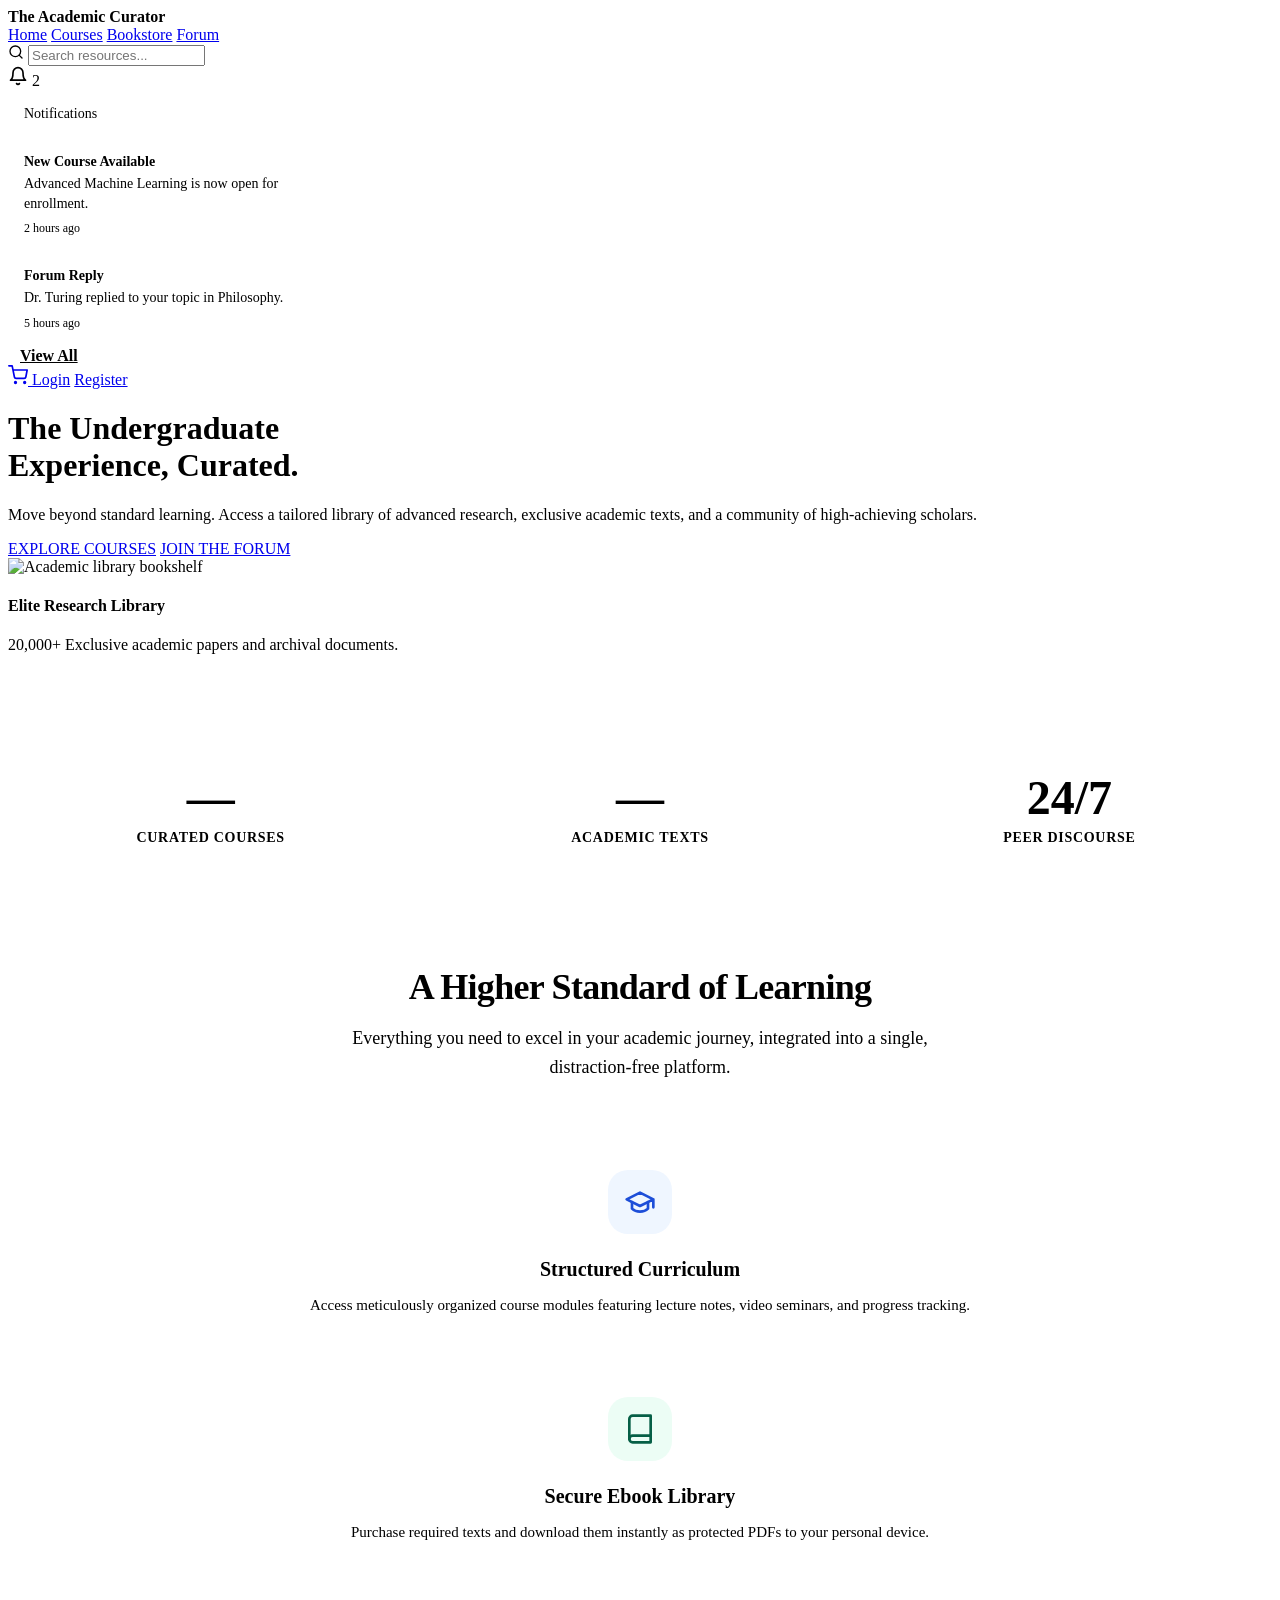
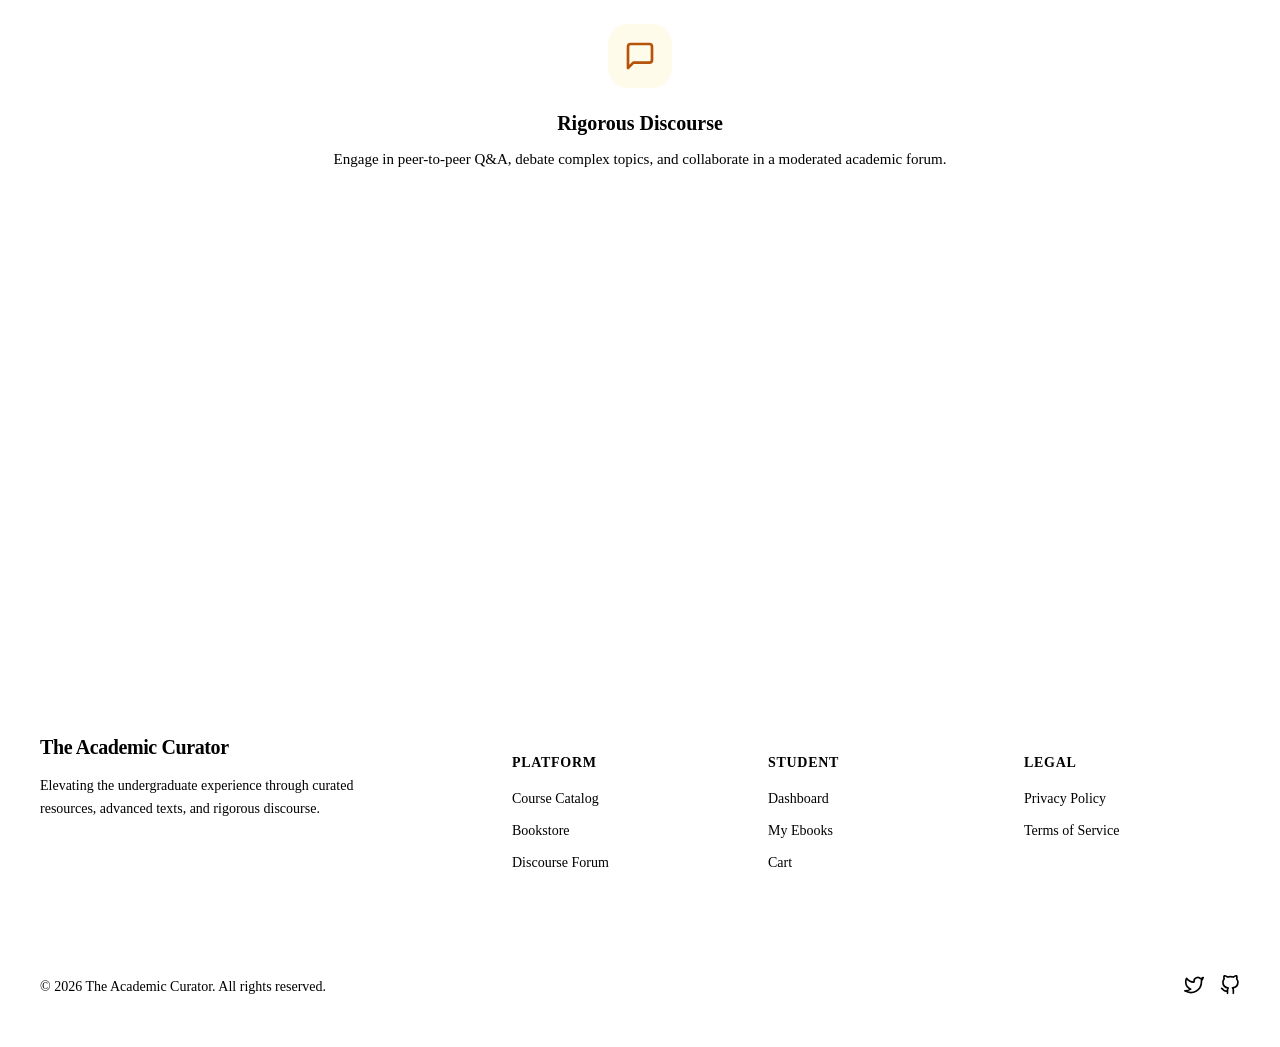
==== backend/templates/index.html @ 334670a3 "Initialize repository with updated UI and dummy data" ====
<!doctype html>
<html lang="en">
  <head>
    <meta charset="UTF-8" />
    <meta name="viewport" content="width=device-width, initial-scale=1.0" />
    <title>Education Website</title>
    <link rel="stylesheet" href="/static/css/main.css" />
  </head>
  <body>
    <header>
      <div class="nav">
        <div class="brand">
          <strong>The Academic Curator</strong>
        </div>
        <div class="nav-center">
          <a href="/" class="active" aria-label="Home">Home</a>
          <a href="/courses" aria-label="Courses">Courses</a>
          <a href="/bookstore" aria-label="Bookstore">Bookstore</a>
          <a href="/forum" aria-label="Discussion forum">Forum</a>
        </div>
        <div class="navlinks">
          <div class="search-bar">
            <svg width="16" height="16" viewBox="0 0 24 24" fill="none" stroke="currentColor" stroke-width="2" stroke-linecap="round" stroke-linejoin="round" class="muted"><circle cx="11" cy="11" r="8"></circle><line x1="21" y1="21" x2="16.65" y2="16.65"></line></svg>
            <input type="text" placeholder="Search resources..." />
          </div>
          <div id="notification-container" style="position: relative;">
            <div class="nav-icon" id="notification-btn" style="cursor: pointer;">
              <svg width="20" height="20" viewBox="0 0 24 24" fill="none" stroke="currentColor" stroke-width="2" stroke-linecap="round" stroke-linejoin="round"><path d="M18 8A6 6 0 0 0 6 8c0 7-3 9-3 9h18s-3-2-3-9"></path><path d="M13.73 21a2 2 0 0 1-3.46 0"></path></svg>
              <span class="badge">2</span>
            </div>
            <div class="dropdown-menu" id="notification-dropdown" style="width: 320px; right: -10px; padding: 0;">
              <div class="dropdown-header" style="border-bottom: 1px solid var(--border); padding: 16px;">
                <div class="name" style="font-size: 14px;">Notifications</div>
              </div>
              <div style="padding: 16px; font-size: 14px; color: var(--text); border-bottom: 1px solid var(--border);">
                <div style="font-weight: 600; margin-bottom: 4px; color: var(--accent);">New Course Available</div>
                <div class="muted" style="line-height: 1.4;">Advanced Machine Learning is now open for enrollment.</div>
                <div class="muted" style="font-size: 12px; margin-top: 8px;">2 hours ago</div>
              </div>
              <div style="padding: 16px; font-size: 14px; color: var(--text);">
                <div style="font-weight: 600; margin-bottom: 4px; color: var(--accent);">Forum Reply</div>
                <div class="muted" style="line-height: 1.4;">Dr. Turing replied to your topic in Philosophy.</div>
                <div class="muted" style="font-size: 12px; margin-top: 8px;">5 hours ago</div>
              </div>
              <a href="#" class="dropdown-item" style="justify-content: center; color: var(--accent); font-weight: 600; border-top: 1px solid var(--border); border-radius: 0 0 12px 12px; padding: 12px;">
                View All
              </a>
            </div>
          </div>
          <a href="/cart" class="nav-icon" aria-label="Cart">
            <svg width="20" height="20" viewBox="0 0 24 24" fill="none" stroke="currentColor" stroke-width="2" stroke-linecap="round" stroke-linejoin="round"><circle cx="9" cy="21" r="1"></circle><circle cx="20" cy="21" r="1"></circle><path d="M1 1h4l2.68 13.39a2 2 0 0 0 2 1.61h9.72a2 2 0 0 0 2-1.61L23 6H6"></path></svg>
          </a>
          
          <div id="user-avatar-container" style="position: relative; display: none;" data-auth="logged-in">
            <div class="avatar" id="user-avatar-btn">
              <img src="https://ui-avatars.com/api/?name=User&background=002B5B&color=fff" alt="User avatar" id="user-avatar-img" />
            </div>
            <div class="dropdown-menu" id="user-dropdown-menu">
              <div class="dropdown-header">
                <div class="name" id="dropdown-user-name">User Name</div>
                <div class="email" id="dropdown-user-email">user@example.com</div>
              </div>
              <a href="/portal" class="dropdown-item">
                <svg width="16" height="16" viewBox="0 0 24 24" fill="none" stroke="currentColor" stroke-width="2"><path d="M22 11.08V12a10 10 0 1 1-5.93-9.14"></path><polyline points="22 4 12 14.01 9 11.01"></polyline></svg>
                My Dashboard
              </a>
              <a href="/my-ebooks" class="dropdown-item">
                <svg width="16" height="16" viewBox="0 0 24 24" fill="none" stroke="currentColor" stroke-width="2"><path d="M4 19.5A2.5 2.5 0 0 1 6.5 17H20"></path><path d="M6.5 2H20v20H6.5A2.5 2.5 0 0 1 4 19.5v-15A2.5 2.5 0 0 1 6.5 2z"></path></svg>
                My Ebooks
              </a>
              <a href="/admin" class="dropdown-item" data-auth="admin-only" style="display: none;">
                <svg width="16" height="16" viewBox="0 0 24 24" fill="none" stroke="currentColor" stroke-width="2"><path d="M21 16V8a2 2 0 0 0-1-1.73l-7-4a2 2 0 0 0-2 0l-7 4A2 2 0 0 0 3 8v8a2 2 0 0 0 1 1.73l7 4a2 2 0 0 0 2 0l7-4A2 2 0 0 0 21 16z"></path></svg>
                Admin Panel
              </a>
              <div style="border-top: 1px solid var(--border); margin: 4px 0;"></div>
              <button class="dropdown-item danger logout-btn" type="button">
                <svg width="16" height="16" viewBox="0 0 24 24" fill="none" stroke="currentColor" stroke-width="2"><path d="M9 21H5a2 2 0 0 1-2-2V5a2 2 0 0 1 2-2h4"></path><polyline points="16 17 21 12 16 7"></polyline><line x1="21" y1="12" x2="9" y2="12"></line></svg>
                Sign out
              </button>
            </div>
          </div>
          
          <a href="/login" data-auth="logged-out" style="display:inline-flex;" class="btn-link">Login</a>
          <a href="/register" data-auth="logged-out" style="display:inline-flex;" class="btn-link">Register</a>
        </div>
      </div>
    </header>

    <main>
      <div class="hero">
        <div class="hero-content">
          <h1>The Undergraduate<br><span class="highlight">Experience, Curated.</span></h1>
          <p>
            Move beyond standard learning. Access a tailored library of advanced research, exclusive academic texts, and a community of high-achieving scholars.
          </p>
          <div class="row-actions">
            <a class="btn" href="/courses">EXPLORE COURSES</a>
            <a class="btn secondary" href="/forum">JOIN THE FORUM</a>
          </div>
        </div>
        <div class="hero-image-container">
          <img src="https://images.unsplash.com/photo-1507842217343-583bb7270b66?ixlib=rb-4.0.3&auto=format&fit=crop&w=1000&q=80" alt="Academic library bookshelf" class="hero-image" />
          <div class="hero-card">
            <h4>Elite Research Library</h4>
            <p>20,000+ Exclusive academic papers and archival documents.</p>
          </div>
        </div>
      </div>

      <!-- Stats Section -->
      <section style="margin-top: 80px; padding: 40px 0; border-top: 1px solid var(--border); border-bottom: 1px solid var(--border);">
        <div style="display: grid; grid-template-columns: repeat(3, 1fr); gap: 24px; text-align: center;">
          <div>
            <div style="font-size: 48px; font-weight: 800; color: var(--accent); line-height: 1;" id="kpi-courses">—</div>
            <div class="muted" style="margin-top: 8px; font-weight: 600; text-transform: uppercase; letter-spacing: 0.05em; font-size: 14px;">Curated Courses</div>
          </div>
          <div style="border-left: 1px solid var(--border); border-right: 1px solid var(--border);">
            <div style="font-size: 48px; font-weight: 800; color: var(--accent); line-height: 1;" id="kpi-books">—</div>
            <div class="muted" style="margin-top: 8px; font-weight: 600; text-transform: uppercase; letter-spacing: 0.05em; font-size: 14px;">Academic Texts</div>
          </div>
          <div>
            <div style="font-size: 48px; font-weight: 800; color: var(--accent); line-height: 1;">24/7</div>
            <div class="muted" style="margin-top: 8px; font-weight: 600; text-transform: uppercase; letter-spacing: 0.05em; font-size: 14px;">Peer Discourse</div>
          </div>
        </div>
      </section>

      <!-- Features Section -->
      <section style="margin-top: 80px;">
        <div style="text-align: center; margin-bottom: 48px;">
          <h2 style="font-size: 36px; color: var(--accent); font-weight: 800; letter-spacing: -0.02em; margin: 0 0 16px;">A Higher Standard of Learning</h2>
          <p class="muted" style="font-size: 18px; max-width: 600px; margin: 0 auto; line-height: 1.6;">
            Everything you need to excel in your academic journey, integrated into a single, distraction-free platform.
          </p>
        </div>
        
        <div class="grid">
          <div class="card" style="padding: 40px 32px; text-align: center; display: flex; flex-direction: column; align-items: center;">
            <div style="width: 64px; height: 64px; border-radius: 20px; background: #EFF6FF; color: #1D4ED8; display: flex; align-items: center; justify-content: center; margin-bottom: 24px;">
              <svg width="32" height="32" viewBox="0 0 24 24" fill="none" stroke="currentColor" stroke-width="2" stroke-linecap="round" stroke-linejoin="round"><path d="M22 10v6M2 10l10-5 10 5-10 5z"></path><path d="M6 12v5c3 3 9 3 12 0v-5"></path></svg>
            </div>
            <h3 style="font-size: 20px; color: var(--accent); font-weight: 800; margin: 0 0 12px;">Structured Curriculum</h3>
            <p class="muted" style="font-size: 15px; line-height: 1.6; margin: 0;">
              Access meticulously organized course modules featuring lecture notes, video seminars, and progress tracking.
            </p>
          </div>
          
          <div class="card" style="padding: 40px 32px; text-align: center; display: flex; flex-direction: column; align-items: center;">
            <div style="width: 64px; height: 64px; border-radius: 20px; background: #ECFDF5; color: #065F46; display: flex; align-items: center; justify-content: center; margin-bottom: 24px;">
              <svg width="32" height="32" viewBox="0 0 24 24" fill="none" stroke="currentColor" stroke-width="2" stroke-linecap="round" stroke-linejoin="round"><path d="M4 19.5A2.5 2.5 0 0 1 6.5 17H20"></path><path d="M6.5 2H20v20H6.5A2.5 2.5 0 0 1 4 19.5v-15A2.5 2.5 0 0 1 6.5 2z"></path></svg>
            </div>
            <h3 style="font-size: 20px; color: var(--accent); font-weight: 800; margin: 0 0 12px;">Secure Ebook Library</h3>
            <p class="muted" style="font-size: 15px; line-height: 1.6; margin: 0;">
              Purchase required texts and download them instantly as protected PDFs to your personal device.
            </p>
          </div>
          
          <div class="card" style="padding: 40px 32px; text-align: center; display: flex; flex-direction: column; align-items: center;">
            <div style="width: 64px; height: 64px; border-radius: 20px; background: #FFFBEB; color: #B45309; display: flex; align-items: center; justify-content: center; margin-bottom: 24px;">
              <svg width="32" height="32" viewBox="0 0 24 24" fill="none" stroke="currentColor" stroke-width="2" stroke-linecap="round" stroke-linejoin="round"><path d="M21 15a2 2 0 0 1-2 2H7l-4 4V5a2 2 0 0 1 2-2h14a2 2 0 0 1 2 2z"></path></svg>
            </div>
            <h3 style="font-size: 20px; color: var(--accent); font-weight: 800; margin: 0 0 12px;">Rigorous Discourse</h3>
            <p class="muted" style="font-size: 15px; line-height: 1.6; margin: 0;">
              Engage in peer-to-peer Q&A, debate complex topics, and collaborate in a moderated academic forum.
            </p>
          </div>
        </div>
      </section>

      <!-- CTA Banner -->
      <section style="margin-top: 80px; background: var(--accent); border-radius: 24px; padding: 60px; text-align: center; color: white;">
        <h2 style="font-size: 36px; font-weight: 800; letter-spacing: -0.02em; margin: 0 0 16px;">Begin Your Academic Journey</h2>
        <p style="font-size: 18px; color: rgba(255,255,255,0.8); max-width: 600px; margin: 0 auto 32px; line-height: 1.6;">
          Join thousands of scholars already utilizing The Academic Curator to elevate their undergraduate experience.
        </p>
        <a href="/register" class="btn" style="background: white; color: var(--accent); font-size: 16px; padding: 16px 32px;">Create Your Free Account</a>
      </section>
    </main>

    <footer style="background: white; border-top: 1px solid var(--border); padding: 80px 24px 40px; margin-top: 80px;">
      <div style="max-width: 1200px; margin: 0 auto; display: grid; grid-template-columns: 2fr 1fr 1fr 1fr; gap: 40px;">
        <div>
          <strong style="font-size: 20px; font-weight: 800; color: var(--accent); letter-spacing: -0.02em;">The Academic Curator</strong>
          <p class="muted" style="margin-top: 16px; line-height: 1.6; font-size: 14px; max-width: 320px;">
            Elevating the undergraduate experience through curated resources, advanced texts, and rigorous discourse.
          </p>
        </div>
        <div>
          <h4 style="font-size: 14px; font-weight: 700; color: var(--accent); margin-bottom: 20px; text-transform: uppercase; letter-spacing: 0.05em;">Platform</h4>
          <div style="display: flex; flex-direction: column; gap: 16px;">
            <a href="/courses" style="color: var(--muted); font-size: 14px; text-decoration: none;">Course Catalog</a>
            <a href="/bookstore" style="color: var(--muted); font-size: 14px; text-decoration: none;">Bookstore</a>
            <a href="/forum" style="color: var(--muted); font-size: 14px; text-decoration: none;">Discourse Forum</a>
          </div>
        </div>
        <div>
          <h4 style="font-size: 14px; font-weight: 700; color: var(--accent); margin-bottom: 20px; text-transform: uppercase; letter-spacing: 0.05em;">Student</h4>
          <div style="display: flex; flex-direction: column; gap: 16px;">
            <a href="/portal" style="color: var(--muted); font-size: 14px; text-decoration: none;">Dashboard</a>
            <a href="/my-ebooks" style="color: var(--muted); font-size: 14px; text-decoration: none;">My Ebooks</a>
            <a href="/cart" style="color: var(--muted); font-size: 14px; text-decoration: none;">Cart</a>
          </div>
        </div>
        <div>
          <h4 style="font-size: 14px; font-weight: 700; color: var(--accent); margin-bottom: 20px; text-transform: uppercase; letter-spacing: 0.05em;">Legal</h4>
          <div style="display: flex; flex-direction: column; gap: 16px;">
            <a href="#" style="color: var(--muted); font-size: 14px; text-decoration: none;">Privacy Policy</a>
            <a href="#" style="color: var(--muted); font-size: 14px; text-decoration: none;">Terms of Service</a>
          </div>
        </div>
      </div>
      <div style="max-width: 1200px; margin: 80px auto 0; padding-top: 24px; border-top: 1px solid var(--border); display: flex; justify-content: space-between; align-items: center; color: var(--muted); font-size: 14px;">
        <span>&copy; 2026 The Academic Curator. All rights reserved.</span>
        <div style="display: flex; gap: 16px;">
          <a href="#" style="color: var(--muted);"><svg width="20" height="20" viewBox="0 0 24 24" fill="none" stroke="currentColor" stroke-width="2" stroke-linecap="round" stroke-linejoin="round"><path d="M23 3a10.9 10.9 0 0 1-3.14 1.53 4.48 4.48 0 0 0-7.86 3v1A10.66 10.66 0 0 1 3 4s-4 9 5 13a11.64 11.64 0 0 1-7 2c9 5 20 0 20-11.5a4.5 4.5 0 0 0-.08-.83A7.72 7.72 0 0 0 23 3z"></path></svg></a>
          <a href="#" style="color: var(--muted);"><svg width="20" height="20" viewBox="0 0 24 24" fill="none" stroke="currentColor" stroke-width="2" stroke-linecap="round" stroke-linejoin="round"><path d="M9 19c-5 1.5-5-2.5-7-3m14 6v-3.87a3.37 3.37 0 0 0-.94-2.61c3.14-.35 6.44-1.54 6.44-7A5.44 5.44 0 0 0 20 4.77 5.07 5.07 0 0 0 19.91 1S18.73.65 16 2.48a13.38 13.38 0 0 0-7 0C6.27.65 5.09 1 5.09 1A5.07 5.07 0 0 0 5 4.77a5.44 5.44 0 0 0-1.5 3.78c0 5.42 3.3 6.61 6.44 7A3.37 3.37 0 0 0 9 18.13V22"></path></svg></a>
        </div>
      </div>
    </footer>

    <script src="/static/js/api.js"></script>
    <script src="/static/js/main.js"></script>
    <script>
      (async () => {
        try {
          const books = await apiGet("/api/books");
          const kBooks = document.getElementById("kpi-books");
          if (kBooks) kBooks.textContent = String(books?.data?.length ?? "0");
        } catch (_) {}
        try {
          const courses = await apiGet("/api/courses");
          const kCourses = document.getElementById("kpi-courses");
          if (kCourses) kCourses.textContent = String(courses?.data?.length ?? "0");
        } catch (_) {}
      })();
    </script>
    <script>
      (async () => {
        try {
          // These endpoints are available; if no seed data exists, they’ll show blank.
          const books = await apiGet("/api/books");
          const kBooks = document.getElementById("kpi-books");
          if (kBooks) kBooks.textContent = String(books?.data?.length ?? "0");
        } catch (_) {}
        try {
          // courses list endpoint is available
          const courses = await apiGet("/api/courses");
          const kCourses = document.getElementById("kpi-courses");
          if (kCourses) kCourses.textContent = String(courses?.data?.length ?? "0");
        } catch (_) {}
      })();
    </script>
  </body>
</html>
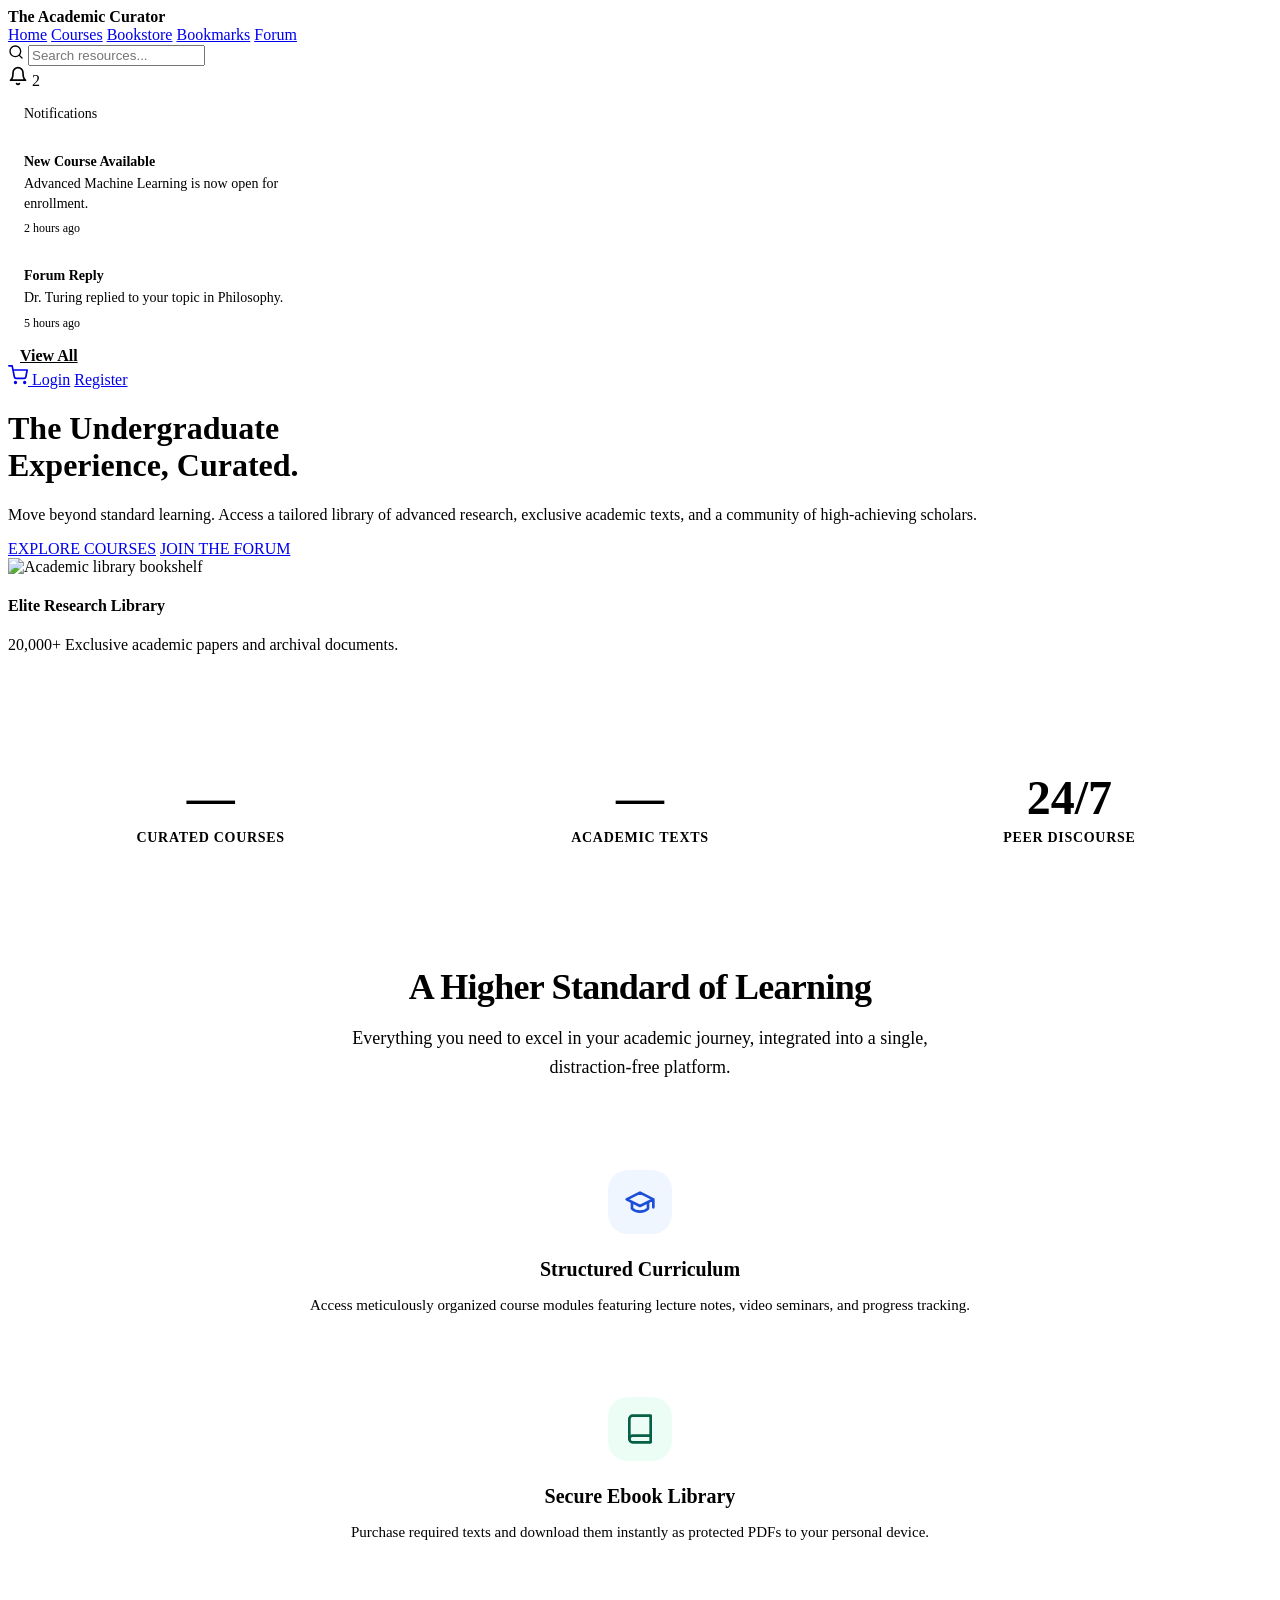
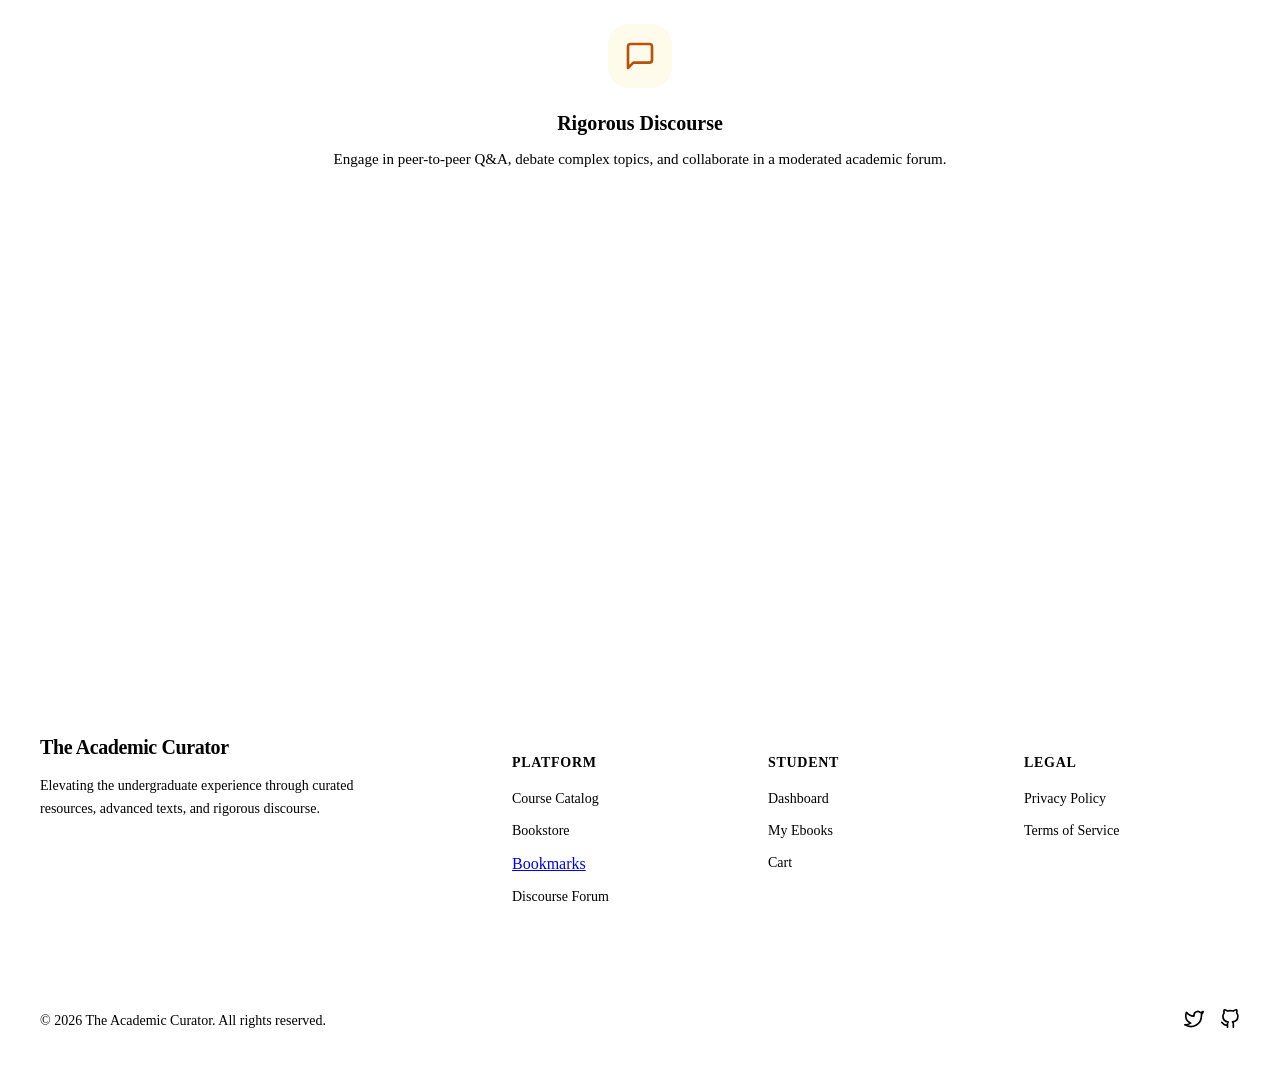
==== commit 06860034: "Update templates and static assets" ====
--- a/backend/templates/index.html
+++ b/backend/templates/index.html
@@ -16,6 +16,7 @@
           <a href="/" class="active" aria-label="Home">Home</a>
           <a href="/courses" aria-label="Courses">Courses</a>
           <a href="/bookstore" aria-label="Bookstore">Bookstore</a>
+          <a href="/portal" aria-label="Bookmarks">Bookmarks</a>
           <a href="/forum" aria-label="Discussion forum">Forum</a>
         </div>
         <div class="navlinks">
@@ -49,6 +50,7 @@
           </div>
           <a href="/cart" class="nav-icon" aria-label="Cart">
             <svg width="20" height="20" viewBox="0 0 24 24" fill="none" stroke="currentColor" stroke-width="2" stroke-linecap="round" stroke-linejoin="round"><circle cx="9" cy="21" r="1"></circle><circle cx="20" cy="21" r="1"></circle><path d="M1 1h4l2.68 13.39a2 2 0 0 0 2 1.61h9.72a2 2 0 0 0 2-1.61L23 6H6"></path></svg>
+            <span class="badge" id="cart-badge" style="display:none; background: var(--accent2);">0</span>
           </a>
           
           <div id="user-avatar-container" style="position: relative; display: none;" data-auth="logged-in">
@@ -95,7 +97,7 @@
           </p>
           <div class="row-actions">
             <a class="btn" href="/courses">EXPLORE COURSES</a>
-            <a class="btn secondary" href="/forum">JOIN THE FORUM</a>
+            <a class="btn outline-white" href="/forum">JOIN THE FORUM</a>
           </div>
         </div>
         <div class="hero-image-container">
@@ -190,7 +192,8 @@
           <div style="display: flex; flex-direction: column; gap: 16px;">
             <a href="/courses" style="color: var(--muted); font-size: 14px; text-decoration: none;">Course Catalog</a>
             <a href="/bookstore" style="color: var(--muted); font-size: 14px; text-decoration: none;">Bookstore</a>
-            <a href="/forum" style="color: var(--muted); font-size: 14px; text-decoration: none;">Discourse Forum</a>
+            <a href="/portal" aria-label="Bookmarks">Bookmarks</a>
+          <a href="/forum" style="color: var(--muted); font-size: 14px; text-decoration: none;">Discourse Forum</a>
           </div>
         </div>
         <div>
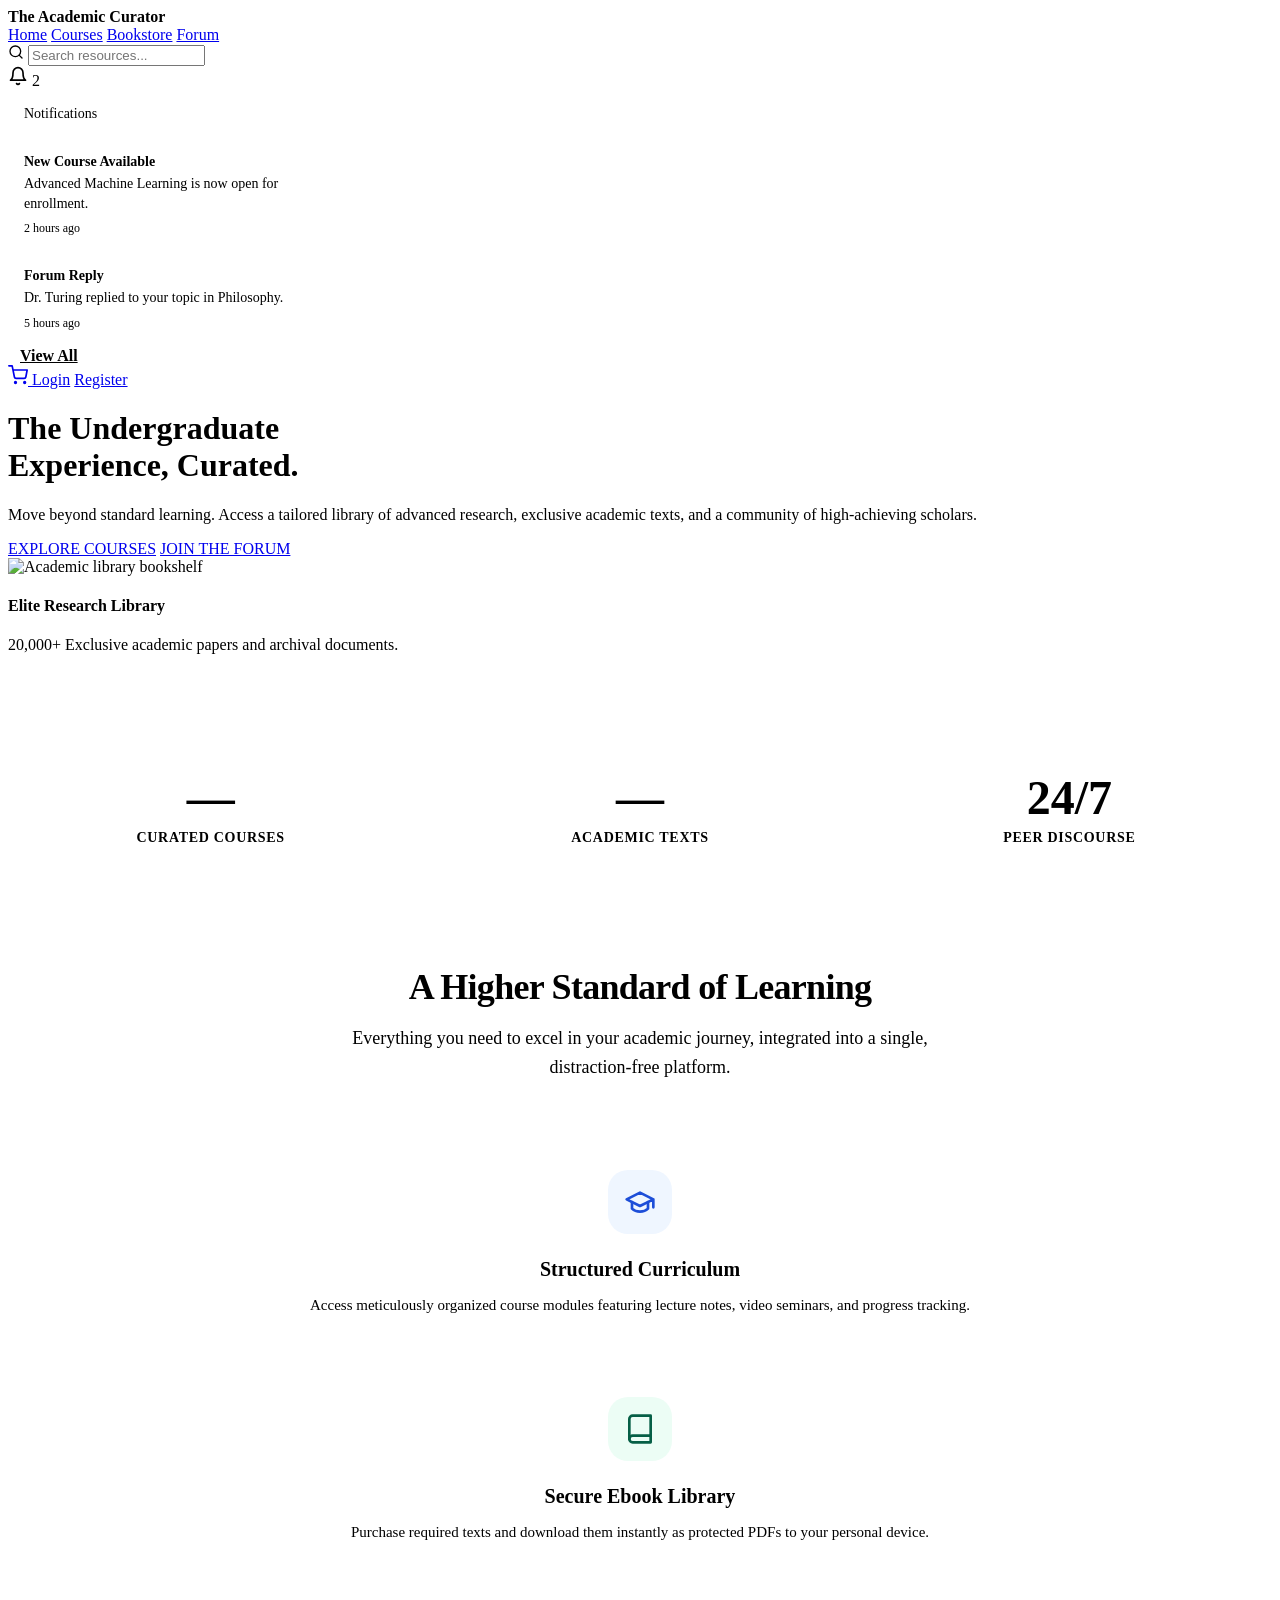
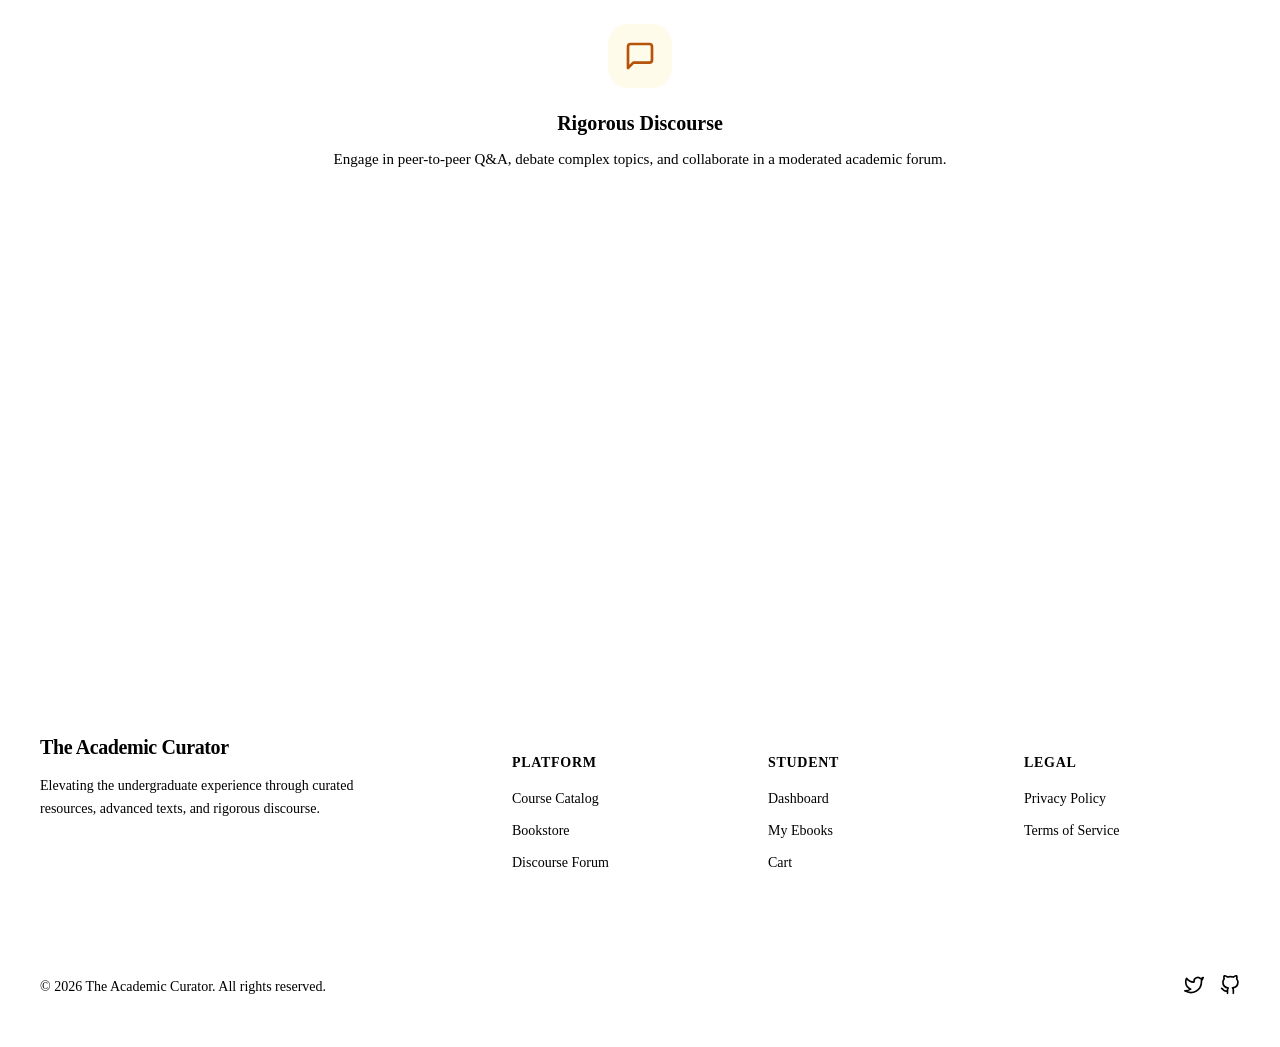
==== commit 9c316dc0: "Admin page Logic/UI/UX Improvement" ====
--- a/backend/templates/index.html
+++ b/backend/templates/index.html
@@ -16,7 +16,6 @@
           <a href="/" class="active" aria-label="Home">Home</a>
           <a href="/courses" aria-label="Courses">Courses</a>
           <a href="/bookstore" aria-label="Bookstore">Bookstore</a>
-          <a href="/portal" aria-label="Bookmarks">Bookmarks</a>
           <a href="/forum" aria-label="Discussion forum">Forum</a>
         </div>
         <div class="navlinks">
@@ -192,7 +191,6 @@
           <div style="display: flex; flex-direction: column; gap: 16px;">
             <a href="/courses" style="color: var(--muted); font-size: 14px; text-decoration: none;">Course Catalog</a>
             <a href="/bookstore" style="color: var(--muted); font-size: 14px; text-decoration: none;">Bookstore</a>
-            <a href="/portal" aria-label="Bookmarks">Bookmarks</a>
           <a href="/forum" style="color: var(--muted); font-size: 14px; text-decoration: none;">Discourse Forum</a>
           </div>
         </div>
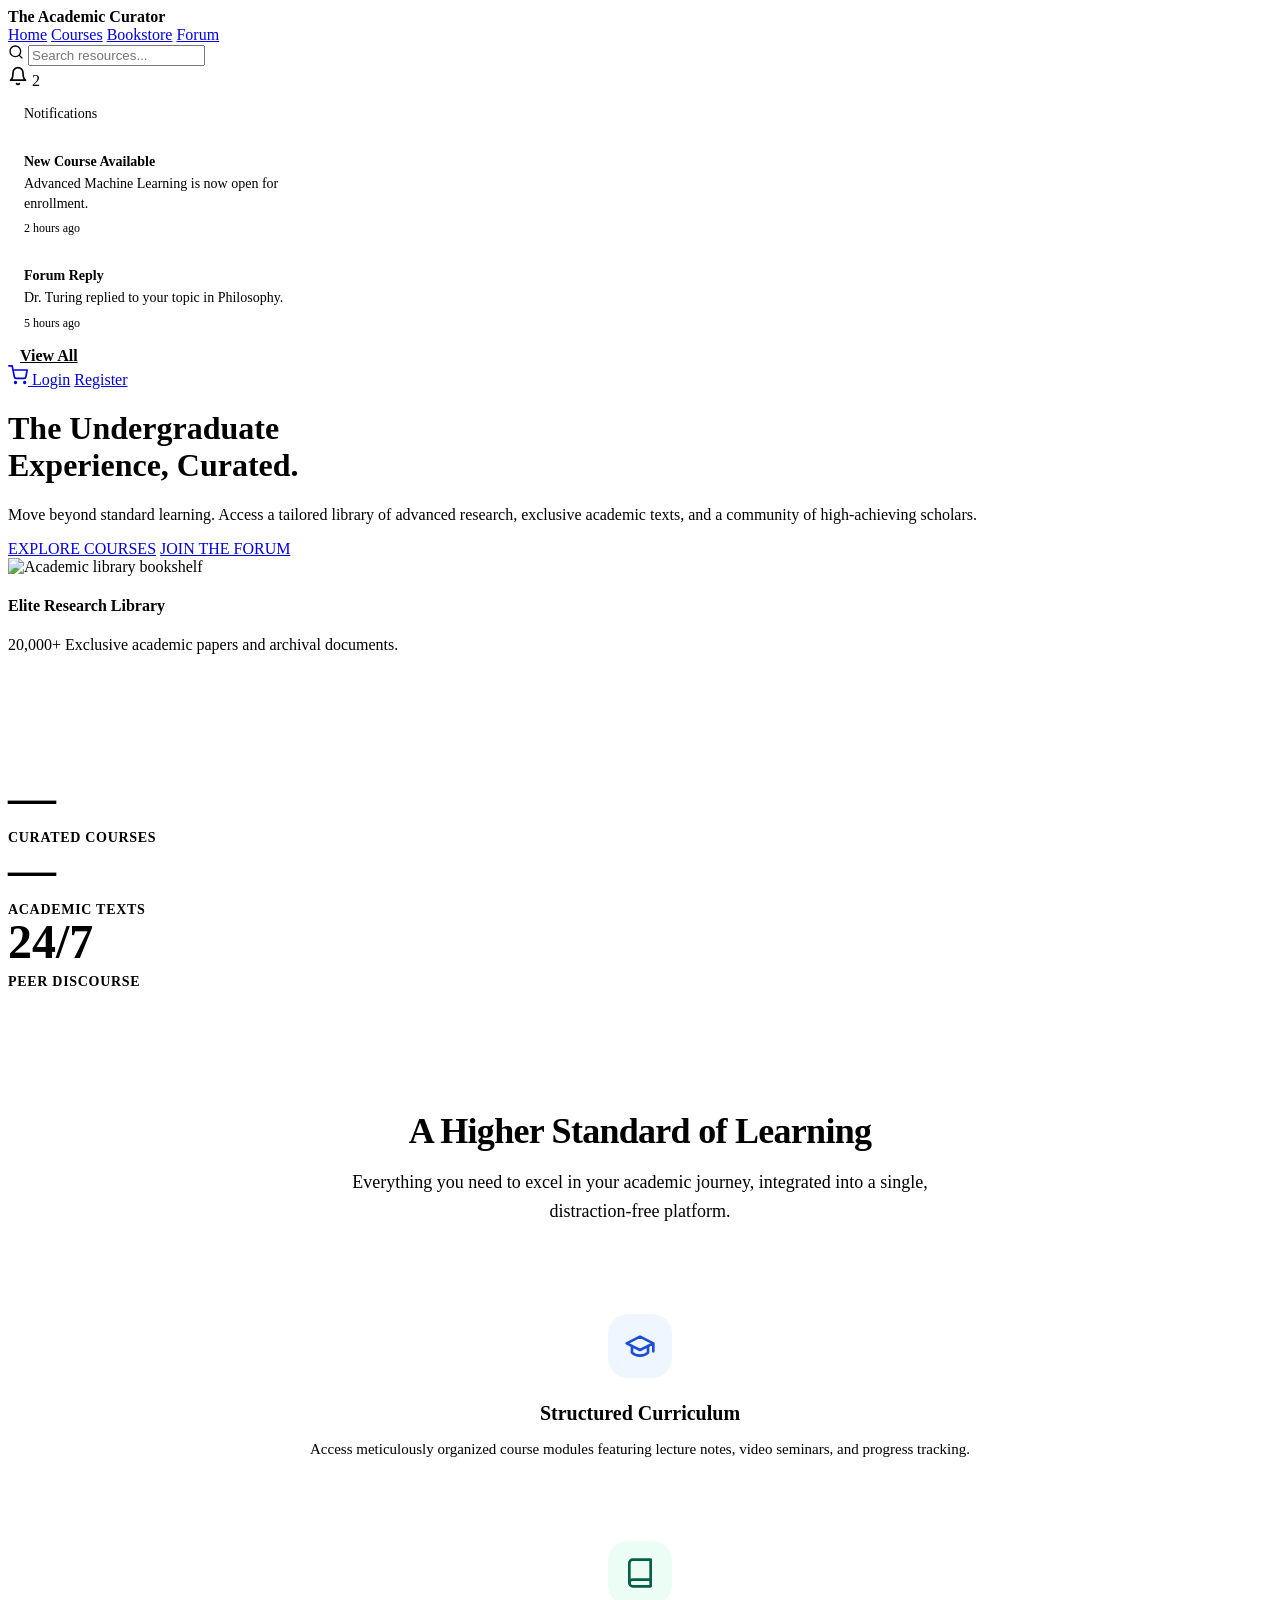
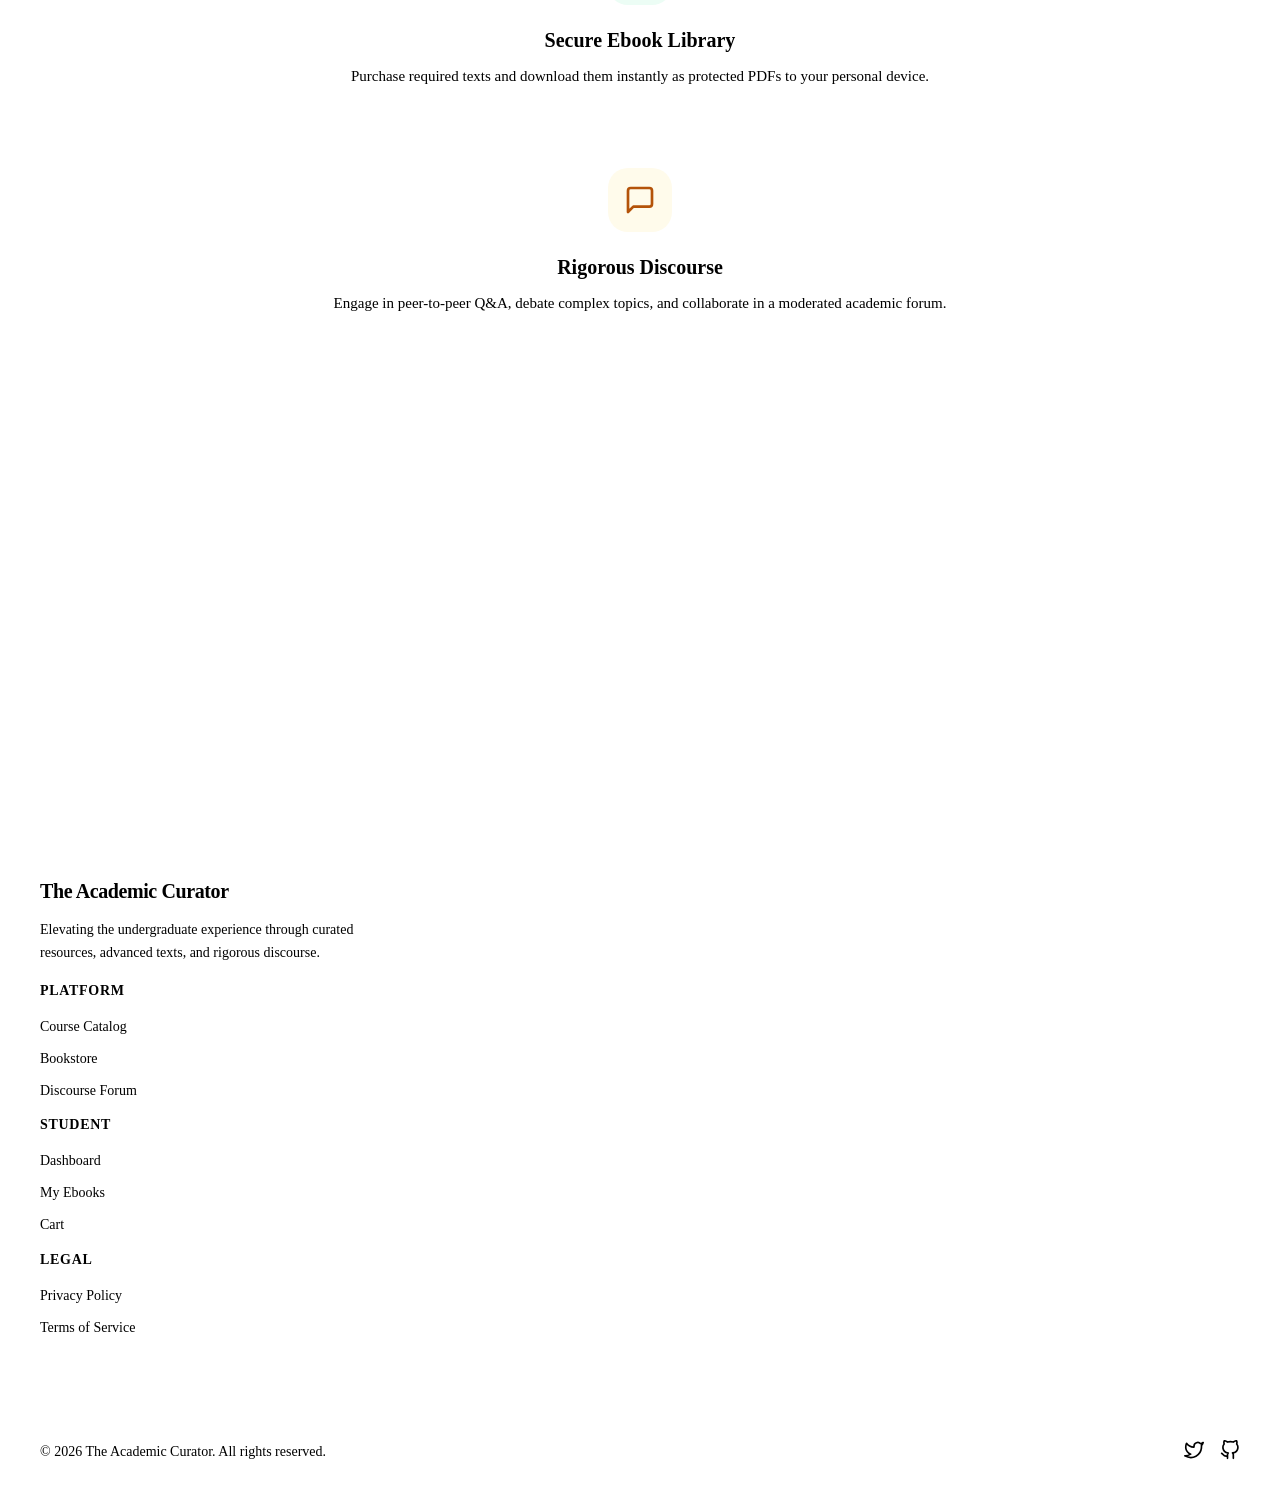
==== commit 2abe7767: "Mobile & Tablet Site UI/UX Optimization" ====
--- a/backend/templates/index.html
+++ b/backend/templates/index.html
@@ -110,7 +110,7 @@
 
       <!-- Stats Section -->
       <section style="margin-top: 80px; padding: 40px 0; border-top: 1px solid var(--border); border-bottom: 1px solid var(--border);">
-        <div style="display: grid; grid-template-columns: repeat(3, 1fr); gap: 24px; text-align: center;">
+        <div class="stats-grid">
           <div>
             <div style="font-size: 48px; font-weight: 800; color: var(--accent); line-height: 1;" id="kpi-courses">—</div>
             <div class="muted" style="margin-top: 8px; font-weight: 600; text-transform: uppercase; letter-spacing: 0.05em; font-size: 14px;">Curated Courses</div>
@@ -179,7 +179,7 @@
     </main>
 
     <footer style="background: white; border-top: 1px solid var(--border); padding: 80px 24px 40px; margin-top: 80px;">
-      <div style="max-width: 1200px; margin: 0 auto; display: grid; grid-template-columns: 2fr 1fr 1fr 1fr; gap: 40px;">
+      <div class="footer-grid" style="max-width: 1200px; margin: 0 auto;">
         <div>
           <strong style="font-size: 20px; font-weight: 800; color: var(--accent); letter-spacing: -0.02em;">The Academic Curator</strong>
           <p class="muted" style="margin-top: 16px; line-height: 1.6; font-size: 14px; max-width: 320px;">
